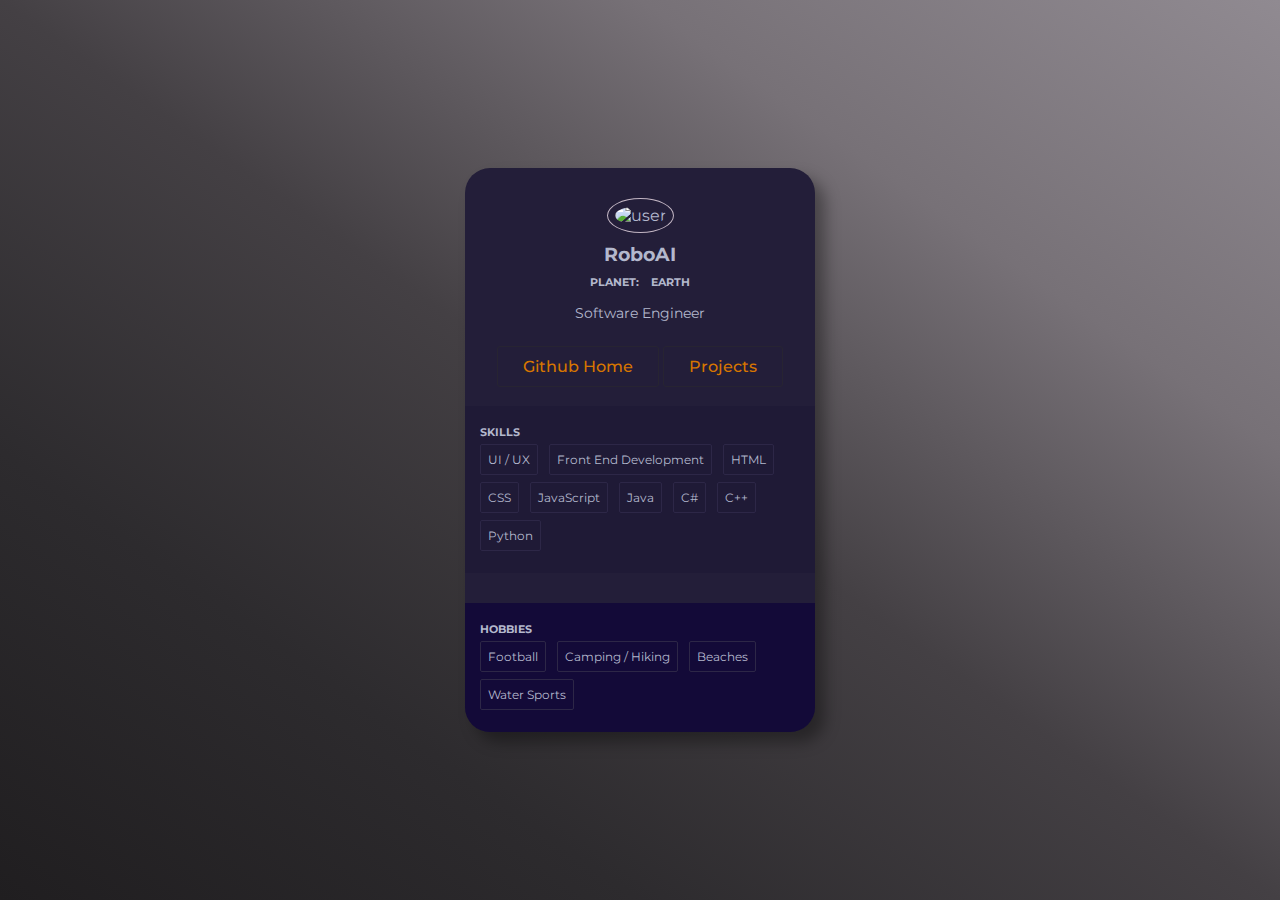
==== index.html @ 4be076ee "initial commit" ====
<!DOCTYPE html>
<html lang="en">

<head>
    <meta charset="UTF-8">
    <title>#035 - Profile Card Design</title>
    <link rel='stylesheet' href='https://cdnjs.cloudflare.com/ajax/libs/font-awesome/5.8.0/css/all.min.css'>
    <link rel="stylesheet" href="css/style.css">
</head>
<body>

<div class="card-container">
    <!-- <span class="pro">PRO</span> -->
    <img src="images/profile.jpg" alt="user" width="250" height="25"/>
    <h3>RoboAI</h3>
    <h6>Planet: &#160&#160 Earth</h6>
    <p>Software Engineer</p>
    <span>
        &#160
    </span>
    <div class="buttons">
        <a href="https://www.github.com/roboai" class="button">Github Home</a>
        <a href="https://github.com/RoboAI?tab=repositories" class="button">Projects</a>
        
        <!-- <button class="primary ghost">
            Projects
        </button> -->
    </div>
    <div class="topic skills">
        <h6>Skills</h6>
        <ul>
            <li>UI / UX</li>
            <li>Front End Development</li>
            <li>HTML</li>
            <li>CSS</li>
            <li>JavaScript</li>
            <li>Java</li>
            <li>C#</li>
            <li>C++</li>
            <li>Python</li>
        </ul>
    </div>
    <div class="topic hobbies">
        <h6>Hobbies</h6>
        <ul>
            <li>Football</li>
            <li>Camping / Hiking</li>
            <li>Beaches</li>
            <li>Water Sports</li>
    </div>
</div>
</body>
</html>
---- css/style.css ----
@import url('https://fonts.googleapis.com/css?family=Montserrat');


* {
	box-sizing: border-box;
}

body {
	background-image: linear-gradient(to right top, #201e20, #2d2b2e, #444044, #777177, #908a91);
	font-family: Montserrat, sans-serif;
	
	display: flex;
	align-items: center;
	justify-content: center;
	flex-direction: column;

	min-height: 100vh;
	margin: 0;
}

h3 {
	margin: 10px 0;
}

h6 {
	margin: 5px 0;
	text-transform: uppercase;
}

p {
	font-size: 14px;
	line-height: 21px;
}

.card-container {
	background-color: #231E39;
	border-radius: 25px;
	box-shadow: 10px 10px 15px rgba(0,0,0,0.35);
	color: #B3B8CD;
	padding: 30px 0 0;
	position: relative;
	width: 350px;
	max-width: 100%;
	text-align: center;
	margin: 20px 0;
	overflow: hidden;
}

.card-container .pro {
	color: #231E39;
	background-color: #FEBB0B;
	border-radius: 3px;
	font-size: 14px;
	font-weight: bold;
	padding: 3px 7px;
	position: absolute;
	top: 30px;
	left: 30px;
}

.card-container img {
	border: 1px solid #c3b6c4;
	border-radius: 50%;
	padding: 7px;
	height: 50%;
	width: 50%;
}
/*#695637*/
.button {
	background-color: transparent;
	border: 1px solid #2d2c2a72;
	border-radius: 3px;
	color: #d77600;
	font-family: Montserrat, sans-serif;
	font-weight: 500;
	padding: 10px 25px;
	text-decoration: none;
	transition: color 0.3s;
}

.button:hover {
	color: #1d6e3d;
	border: 1px solid #1d6e3d;
  }


/* #d77600 */
button.primary {
	background-color: transparent;
	border: 1px solid #000000;
	border-radius: 3px;
	color: #fff;
	font-family: Montserrat, sans-serif;
	font-weight: 500;
	padding: 10px 25px;
}

button.primary.ghost {
	background-color: transparent;
	color: #d77600;
}

.topic ul {
	list-style-type: none;
	margin: 0;
	padding: 0;
}

.topic ul li {
	border: 1px solid #2D2747;
	border-radius: 2px;
	display: inline-block;
	font-size: 12px;
	margin: 0 7px 7px 0;
	padding: 7px;
}

.skills {
	background-color: #1F1A36;
	text-align: left;
	padding: 15px;
	margin-top: 30px;
}

.hobbies {
	background-color: #130a38;
	text-align: left;
	padding: 15px;
	margin-top: 30px;
}
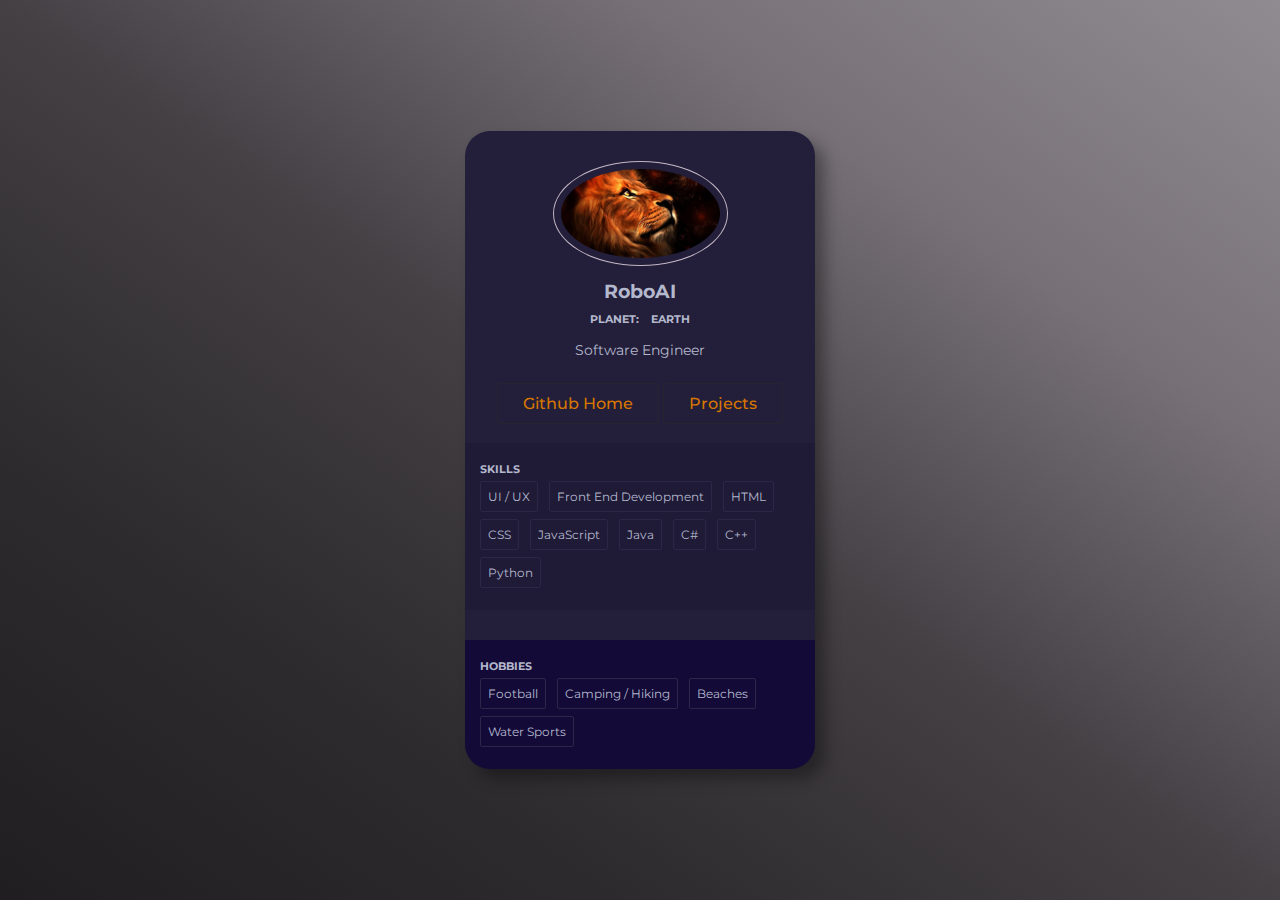
==== commit f0a6edf5: "usual update" ====
--- a/index.html
+++ b/index.html
@@ -11,7 +11,7 @@
 
 <div class="card-container">
     <!-- <span class="pro">PRO</span> -->
-    <img src="images/profile.jpg" alt="user" width="250" height="25"/>
+    <img src="Images/profile.jpg" alt="user" width="250" height="25"/>
     <h3>RoboAI</h3>
     <h6>Planet: &#160&#160 Earth</h6>
     <p>Software Engineer</p>
